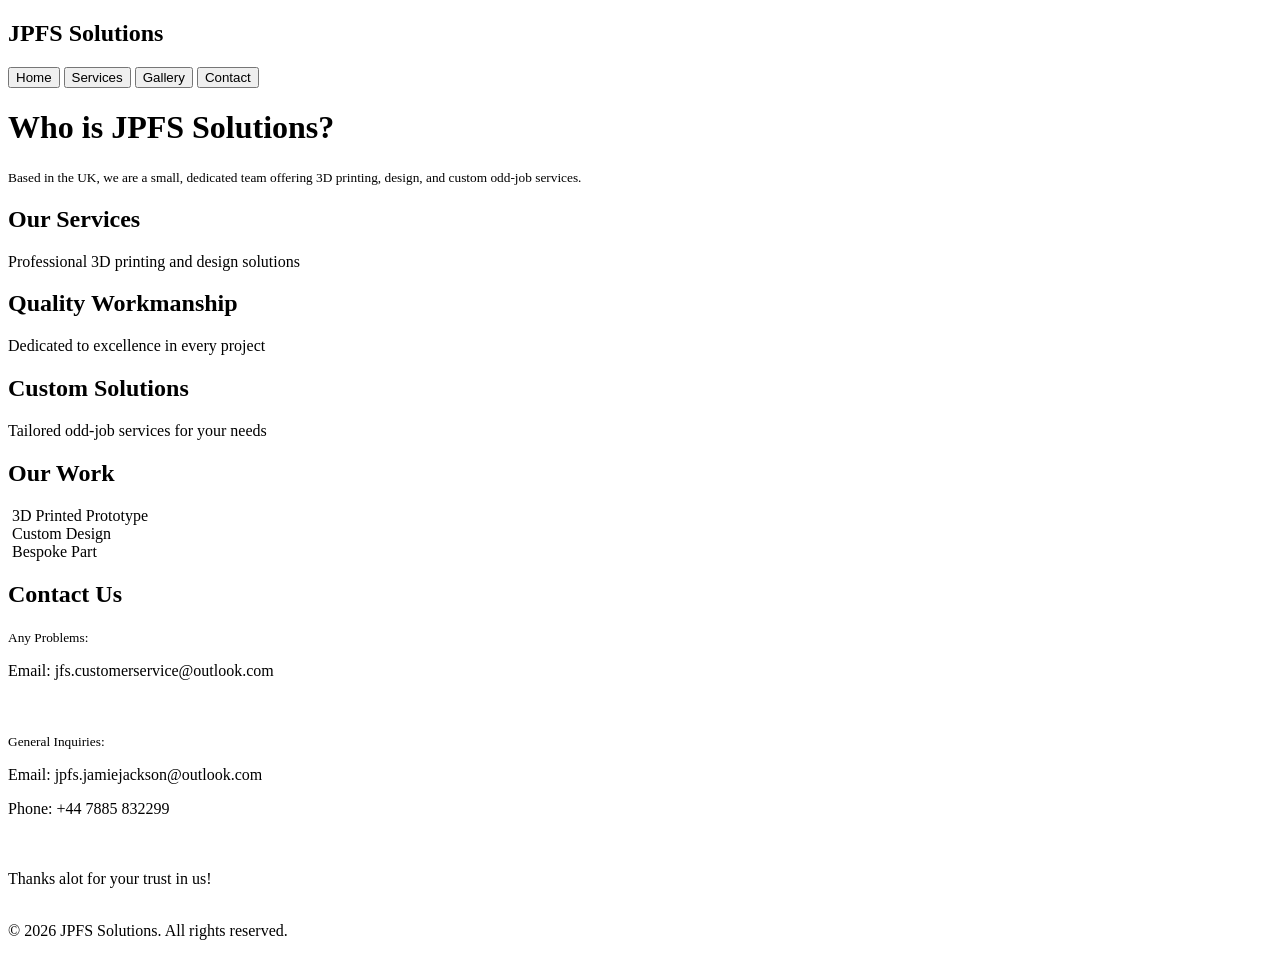
==== main.html @ 6a51c54a "Add files via upload" ====
<!DOCTYPE html>
<html lang="en">
    <head>
        <title>JPFS Solutions</title>
        <link rel="stylesheet" href="../rendering/stylesheet1.css">
        <script src="../scripts/main.js"></script>
    </head>
    <body>
        <header>
            <div class="navbar">
                <h2>JPFS Solutions</h2>
                <button id="jump-home">Home</button>
                <button id="jump-services">Services</button>
                <button id="jump-gallery">Gallery</button>
                <button id="jump-contact">Contact</button>
            </div>
        </header>
        
        <div class="MainContent">
            <div class="section" id="info">
                <h1>Who is JPFS Solutions?</h1>
                <small>Based in the UK, we are a small, dedicated team offering 3D printing, design, and custom odd-job services.</small>
            </div>
        </div>

        <section class="stepped-section section-1">
            <div class="section-content">
                <h2>Our Services</h2>
                <p>Professional 3D printing and design solutions</p>
            </div>
        </section>

        <section class="stepped-section section-2">
            <div class="section-content">
                <h2>Quality Workmanship</h2>
                <p>Dedicated to excellence in every project</p>
            </div>
        </section>

        <section class="stepped-section section-3">
            <div class="section-content">
                <h2>Custom Solutions</h2>
                <p>Tailored odd-job services for your needs</p>
            </div>
        </section>

        <section class="gallery">
    <h2>Our Work</h2>

    <div class="gallery-grid">
        <div class="gallery-item">
        <img src="rendering/photos/item1.png" alt="">
        <span>3D Printed Prototype</span>
        </div>

        <div class="gallery-item">
        <img src="rendering/photos/item2.png" alt="">
        <span>Custom Design</span>
        </div>

        <div class="gallery-item">
        <img src="rendering/photos/item3.png" alt="">
        <span>Bespoke Part</span>
        </div>
    </div>
    <section class="contact-us">
        <h2>Contact Us</h2>
        <div class="contact-info">
        <small>Any Problems:</small>
        <p>Email: jfs.customerservice@outlook.com
        </div>

        <br></br>
        <div class="contact-info">
        <small>General Inquiries:</small>
        <p>Email: jpfs.jamiejackson@outlook.com</p>
        <p>Phone:  +44 7885 832299</p>
        </div>
        <br></br>
        <tiny>Thanks alot for your trust in us!</tiny>
        <br></br>
        </div>
    </section>

        <footer>
            <p>&copy; 2026 JPFS Solutions. All rights reserved.</p>
        </footer>
    </body>
</html>
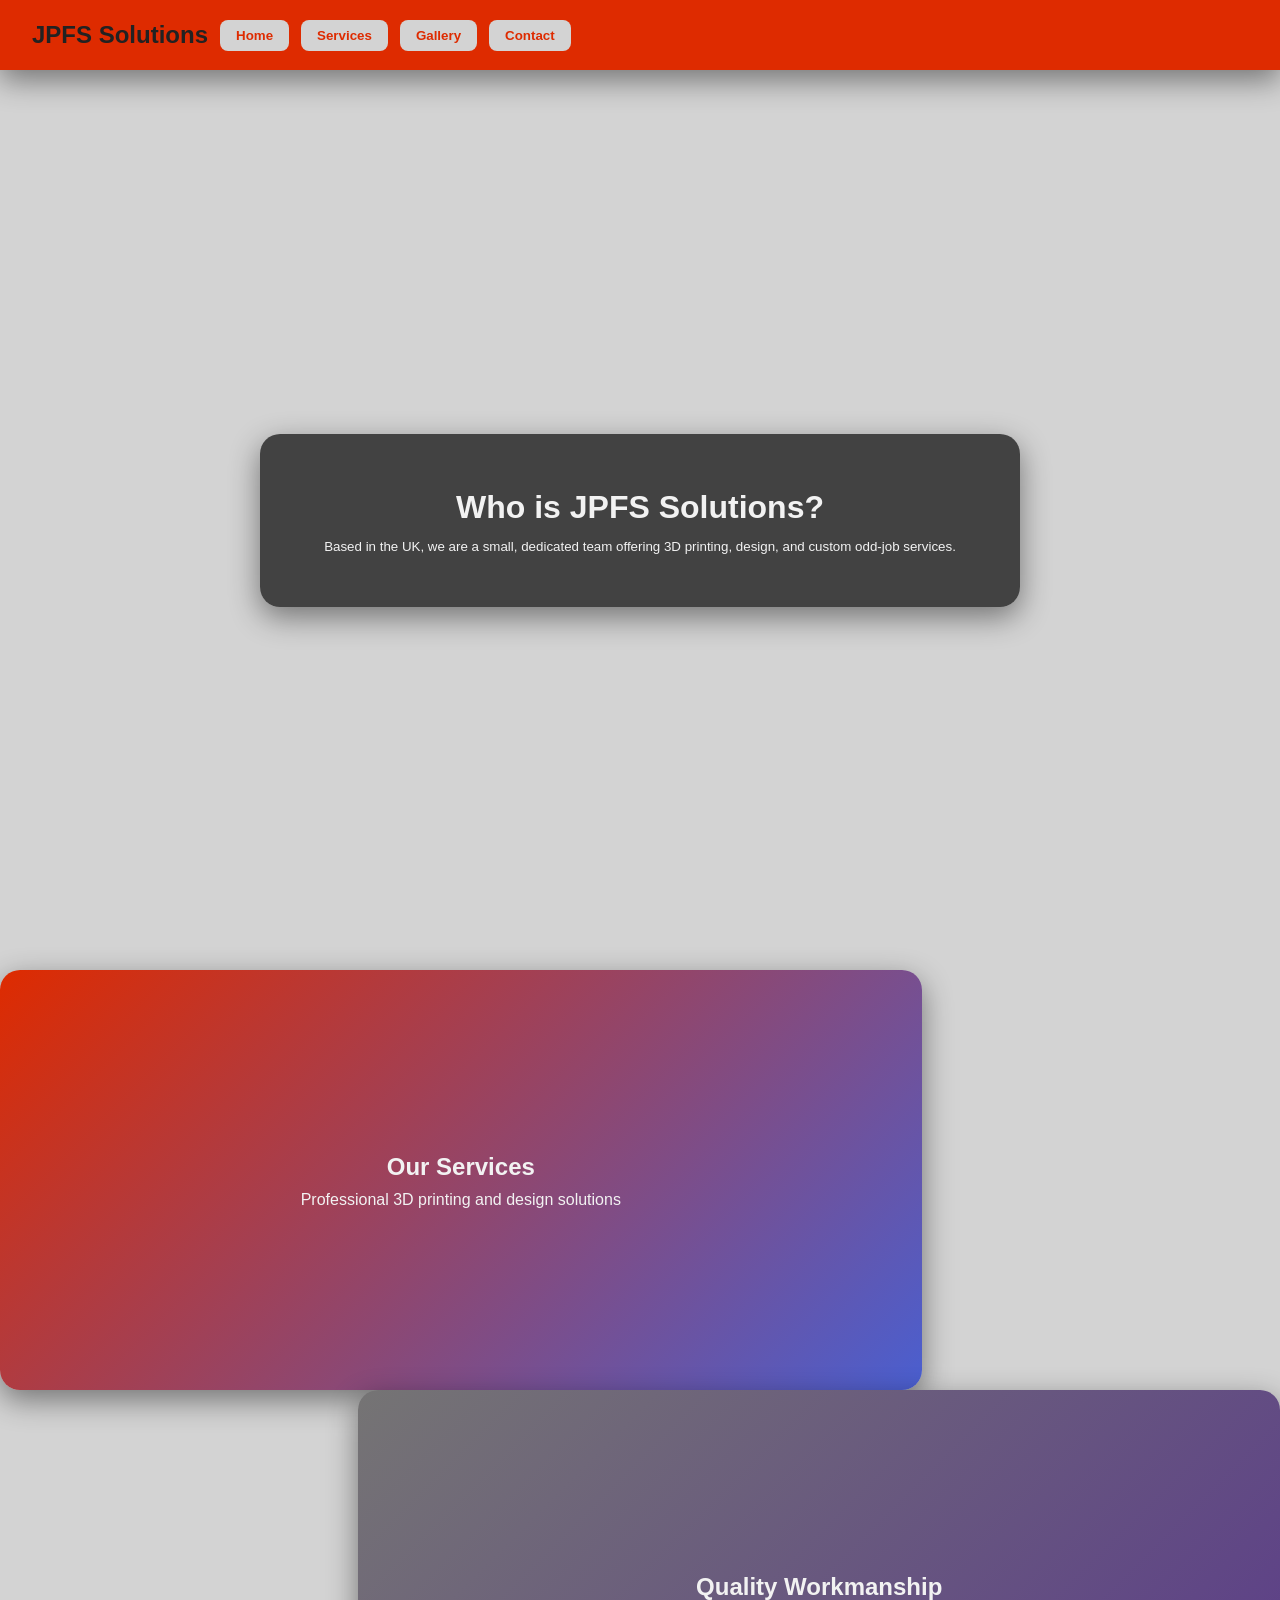
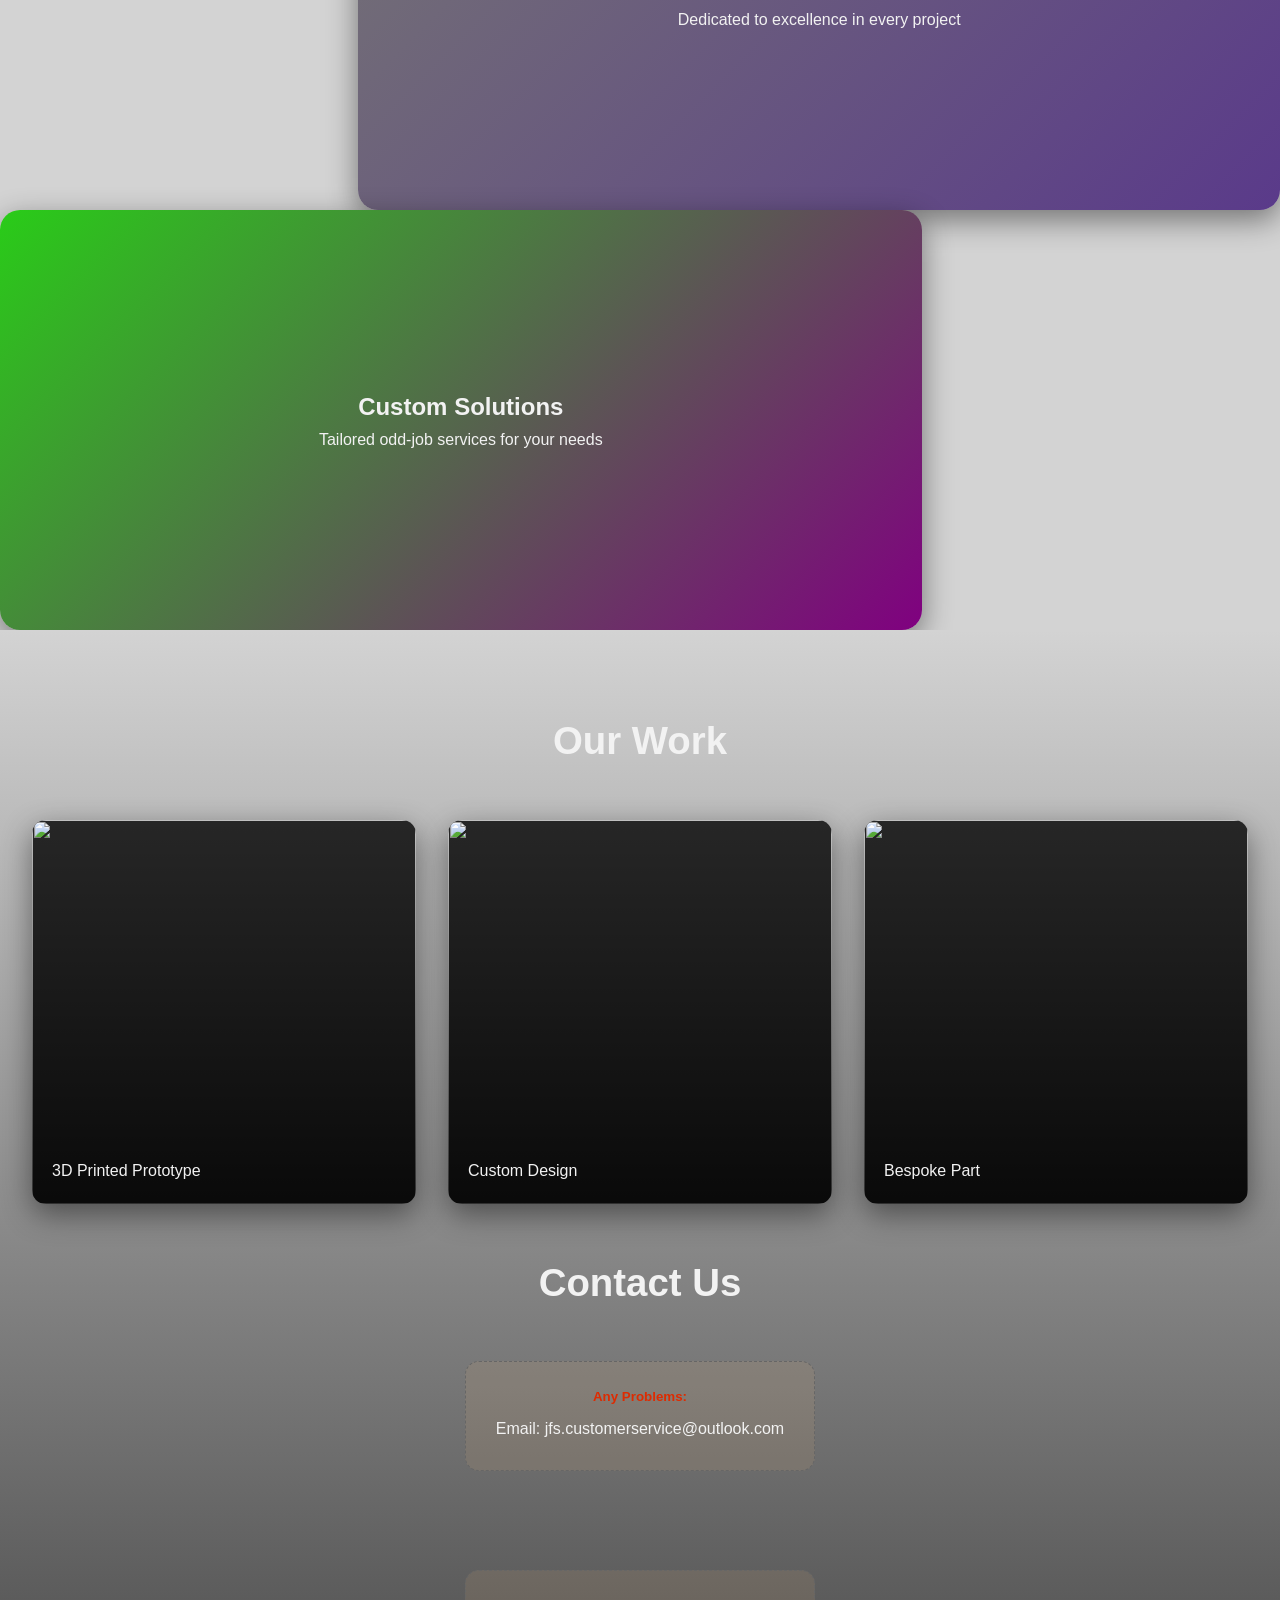
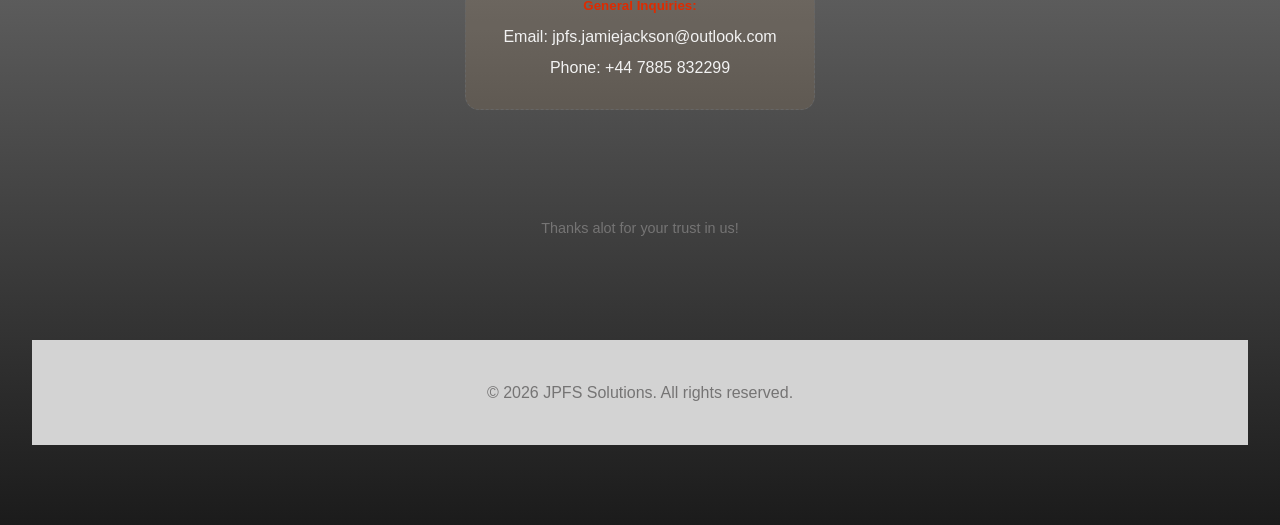
==== commit c2fc3745: "Fix HTML structure and update resource paths" ====
--- a/main.html
+++ b/main.html
@@ -2,8 +2,8 @@
 <html lang="en">
     <head>
         <title>JPFS Solutions</title>
-        <link rel="stylesheet" href="../rendering/stylesheet1.css">
-        <script src="../scripts/main.js"></script>
+        <link rel="stylesheet" href="stylesheet1.css">
+        <script src="main.js"></script>
     </head>
     <body>
         <header>
@@ -86,4 +86,5 @@
             <p>&copy; 2026 JPFS Solutions. All rights reserved.</p>
         </footer>
     </body>
-</html>+
+</html>
--- a/stylesheet1.css
+++ b/stylesheet1.css
@@ -0,0 +1,240 @@
+:root {
+  /* Base neutrals (derived from #757474 only) */
+  --clr-bg-dark: #D3D3D3;
+  --clr-bg-mid: #1b1b1b;
+  --clr-bg-light: #262626;
+
+  --clr-text-main: #f2f2f2;
+  --clr-text-muted: #757474;
+
+  /* Accents (palette-locked) */
+  --clr-accent: #DE2B00; /* industrial red */
+  --clr-accent-soft: rgba(222, 43, 0, 0.14);
+
+  /* Section gradients (red → green tension, industrial contrast) */
+  --clr-section-1: #DE2B00;
+  --clr-section-2: #757474;
+  --clr-section-3: #29CC18;
+
+  /* Geometry (unchanged) */
+  --radius-sm: 8px;
+  --radius-md: 14px;
+  --radius-lg: 20px;
+
+  /* Depth */
+  --shadow-soft: 0 10px 30px rgba(0, 0, 0, 0.45);
+
+  --font-main: -apple-system, BlinkMacSystemFont, "Segoe UI", Roboto, sans-serif;
+}
+
+
+*,
+*::before,
+*::after {
+  margin: 0;
+  padding: 0;
+  box-sizing: border-box;
+}
+
+html,
+body {
+  height: 100%;
+}
+
+body {
+  font-family: var(--font-main);
+  line-height: 1.6;
+  color: var(--clr-text-main);
+  background-color: var(--clr-bg-dark);
+}
+
+.navbar {
+  position: sticky;
+  top: 0;
+  z-index: 100;
+  padding: 1rem 2rem;
+  background-color: var(--clr-accent);
+  box-shadow: var(--shadow-soft);
+  display: flex;
+  align-items: center;
+  justify-content: flex-start;
+  gap: 0.75rem;
+}
+
+.navbar button {
+  padding: 0.5rem 1rem;
+  background-color: var(--clr-bg-dark);
+  color: var(--clr-accent);
+  border: none;
+  border-radius: var(--radius-sm);
+  cursor: pointer;
+  font-weight: 600;
+  transition: background-color 0.3s ease, color 0.3s ease;
+}
+.navbar h2 {
+  color: #222;
+}
+
+.MainContent {
+  min-height: 100vh;
+  width: 100%;
+  display: flex;
+  align-items: center;
+  justify-content: center;
+  background: url("./rendering/photos/bg.png") center / cover no-repeat;
+}
+
+.section {
+  padding: 3rem 4rem;
+  text-align: center;
+  background-color: rgba(18, 18, 18, 0.75);
+  backdrop-filter: blur(6px);
+  border-radius: var(--radius-lg);
+  box-shadow: var(--shadow-soft);
+}
+
+.stepped-section {
+  display: flex;
+  align-items: center;
+  justify-content: center;
+  padding: 4rem 2rem;
+  min-height: 420px;
+  max-width: 72%;
+  border-radius: var(--radius-lg);
+  box-shadow: var(--shadow-soft);
+}
+
+.stepped-section:nth-child(odd) {
+  margin-right: auto;
+}
+
+.stepped-section:nth-child(even) {
+  margin-left: auto;
+}
+
+.section-1 { background: linear-gradient(135deg, var(--clr-section-1), #4a5fd0); }
+.section-2 { background: linear-gradient(135deg, var(--clr-section-2), #5a3a8a); }
+.section-3 { background: linear-gradient(135deg, var(--clr-section-3), purple); }
+
+.section-content {
+  text-align: center;
+  max-width: 700px;
+}
+
+.contact-us {
+  text-align: center;
+  padding: 3rem 2rem;
+}
+
+.contact-us h2 {
+  font-size: 2.2rem;
+  margin-bottom: 2rem;
+}
+
+.contact-info {
+  border: 1px dashed #666;
+  padding: 1.5rem;
+  margin: 1.5rem auto;
+  width: fit-content;
+  min-width: 350px;
+  border-radius: var(--radius-md);
+  background-color: rgba(255, 199, 125, 0.1);
+  white-space: nowrap;
+  overflow: hidden;
+  text-overflow: ellipsis;
+}
+
+.contact-info small {
+  display: block;
+  color: var(--clr-accent);
+  font-weight: 600;
+  margin-bottom: 0.5rem;
+}
+
+.contact-info p {
+  color: var(--clr-text-main);
+  margin: 0.3rem 0;
+  white-space: nowrap;
+}
+
+.contact-us tiny {
+  display: block;
+  color: var(--clr-text-muted);
+  margin-top: 2rem;
+  font-size: 0.9rem;
+}
+
+.gallery {
+  padding: 5rem 2rem;
+  background: linear-gradient(180deg, var(--clr-bg-dark), var(--clr-bg-mid));
+}
+
+.gallery h2 {
+  text-align: center;
+  font-size: 2.4rem;
+  margin-bottom: 3rem;
+}
+
+.gallery-grid {
+  max-width: 1300px;
+  margin: 0 auto;
+  display: grid;
+  grid-template-columns: repeat(auto-fit, minmax(260px, 1fr));
+  gap: 2rem;
+}
+
+.gallery-item {
+  position: relative;
+  overflow: hidden;
+  border-radius: var(--radius-md);
+  aspect-ratio: 1 / 1;
+  background-color: var(--clr-bg-light);
+  box-shadow: var(--shadow-soft);
+}
+
+.gallery-item img {
+  width: 100%;
+  height: 100%;
+  object-fit: cover;
+  transition: transform 0.6s ease, opacity 0.6s ease;
+}
+
+.gallery-item:hover img {
+  transform: scale(1.1);
+  opacity: 0.85;
+}
+
+.gallery-item span {
+  position: absolute;
+  inset: 0;
+  display: flex;
+  align-items: flex-end;
+  padding: 1.25rem;
+  font-size: 1rem;
+  background: linear-gradient(to top, rgba(0, 0, 0, 0.75), transparent);
+}
+
+footer {
+  padding: 2.5rem;
+  text-align: center;
+  background-color: var(--clr-bg-dark);
+  color: var(--clr-text-muted);
+}
+
+@media (max-width: 900px) {
+  .section {
+    padding: 2rem;
+  }
+
+  .stepped-section {
+    max-width: 100%;
+    margin: 0;
+  }
+}
+
+@media (max-width: 600px) {
+  .section-content h2,
+  .gallery h2 {
+    font-size: 1.8rem;
+  }
+}
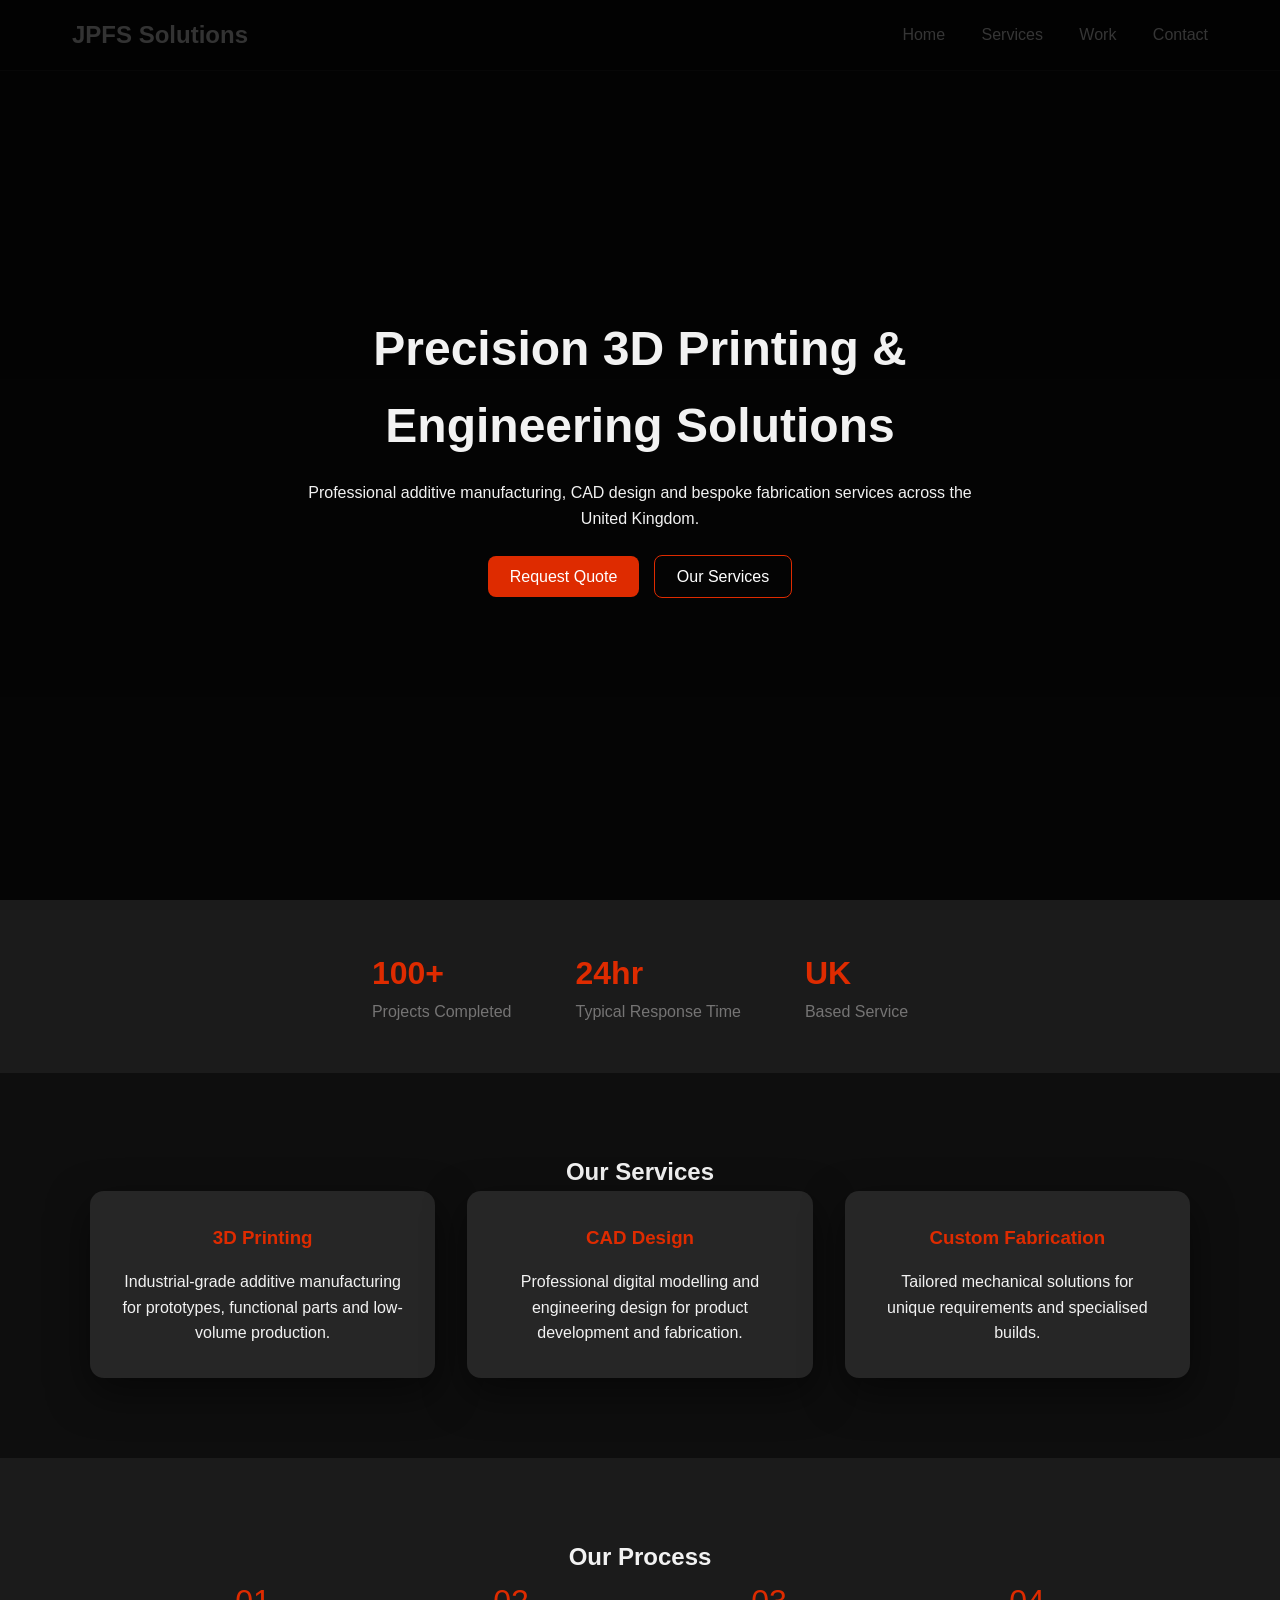
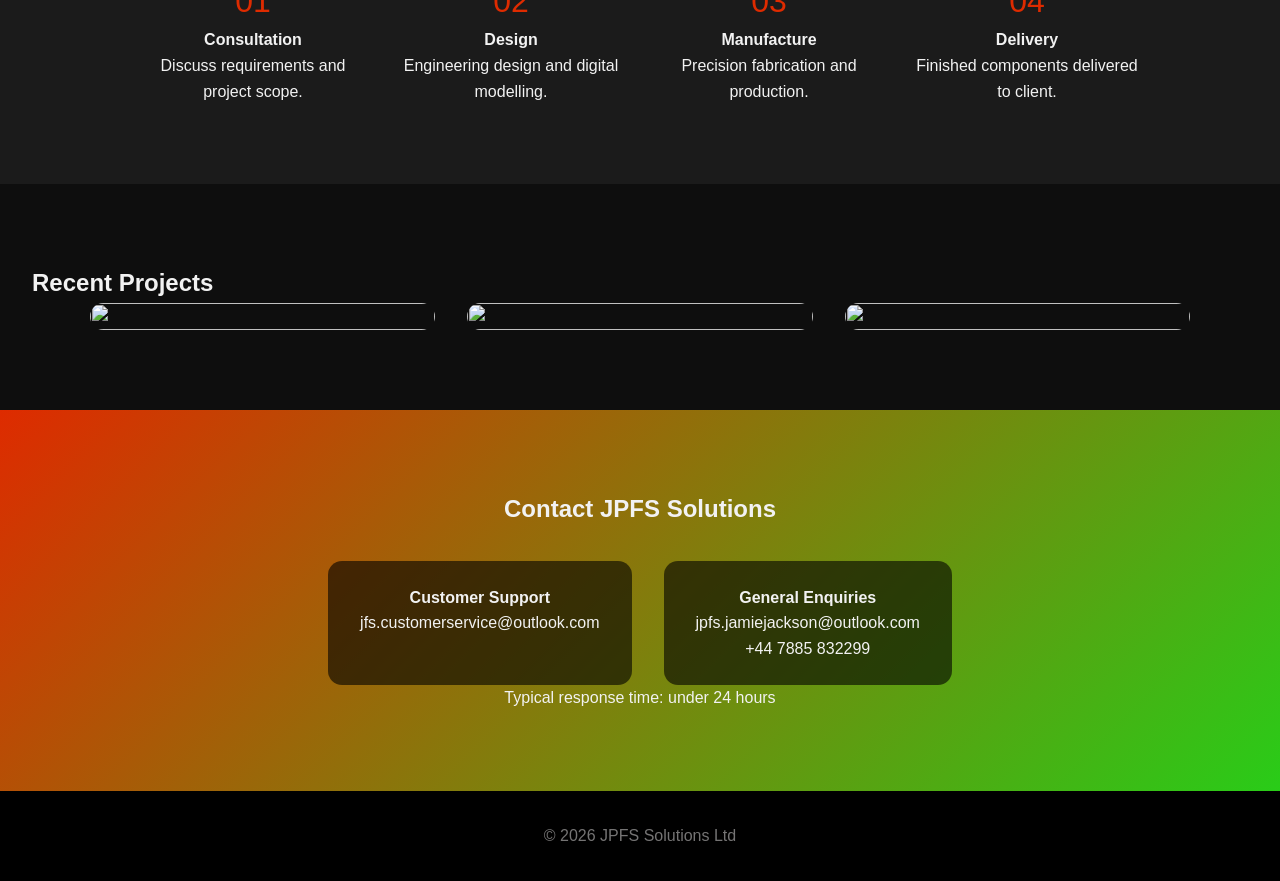
==== commit 568fd215: "Add files via upload" ====
--- a/main.html
+++ b/main.html
@@ -1,90 +1,264 @@
-<!DOCTYPE html>
-<html lang="en">
-    <head>
-        <title>JPFS Solutions</title>
-        <link rel="stylesheet" href="stylesheet1.css">
-        <script src="main.js"></script>
-    </head>
-    <body>
-        <header>
-            <div class="navbar">
-                <h2>JPFS Solutions</h2>
-                <button id="jump-home">Home</button>
-                <button id="jump-services">Services</button>
-                <button id="jump-gallery">Gallery</button>
-                <button id="jump-contact">Contact</button>
-            </div>
-        </header>
-        
-        <div class="MainContent">
-            <div class="section" id="info">
-                <h1>Who is JPFS Solutions?</h1>
-                <small>Based in the UK, we are a small, dedicated team offering 3D printing, design, and custom odd-job services.</small>
-            </div>
-        </div>
-
-        <section class="stepped-section section-1">
-            <div class="section-content">
-                <h2>Our Services</h2>
-                <p>Professional 3D printing and design solutions</p>
-            </div>
-        </section>
-
-        <section class="stepped-section section-2">
-            <div class="section-content">
-                <h2>Quality Workmanship</h2>
-                <p>Dedicated to excellence in every project</p>
-            </div>
-        </section>
-
-        <section class="stepped-section section-3">
-            <div class="section-content">
-                <h2>Custom Solutions</h2>
-                <p>Tailored odd-job services for your needs</p>
-            </div>
-        </section>
-
-        <section class="gallery">
-    <h2>Our Work</h2>
-
-    <div class="gallery-grid">
-        <div class="gallery-item">
-        <img src="rendering/photos/item1.png" alt="">
-        <span>3D Printed Prototype</span>
-        </div>
-
-        <div class="gallery-item">
-        <img src="rendering/photos/item2.png" alt="">
-        <span>Custom Design</span>
-        </div>
-
-        <div class="gallery-item">
-        <img src="rendering/photos/item3.png" alt="">
-        <span>Bespoke Part</span>
-        </div>
-    </div>
-    <section class="contact-us">
-        <h2>Contact Us</h2>
-        <div class="contact-info">
-        <small>Any Problems:</small>
-        <p>Email: jfs.customerservice@outlook.com
-        </div>
-
-        <br></br>
-        <div class="contact-info">
-        <small>General Inquiries:</small>
-        <p>Email: jpfs.jamiejackson@outlook.com</p>
-        <p>Phone:  +44 7885 832299</p>
-        </div>
-        <br></br>
-        <tiny>Thanks alot for your trust in us!</tiny>
-        <br></br>
-        </div>
-    </section>
-
-        <footer>
-            <p>&copy; 2026 JPFS Solutions. All rights reserved.</p>
-        </footer>
-    </body>
-
-</html>
+<!DOCTYPE html>
+<html lang="en">
+
+<head>
+
+<meta charset="UTF-8">
+<meta name="viewport" content="width=device-width, initial-scale=1.0">
+
+<title>JPFS Solutions</title>
+
+<link rel="stylesheet" href="style.css">
+
+</head>
+
+
+<body>
+
+
+<header class="navbar">
+
+<div class="nav-inner">
+
+<h2 class="logo">JPFS Solutions</h2>
+
+<nav>
+
+<a href="#home">Home</a>
+<a href="#services">Services</a>
+<a href="#work">Work</a>
+<a href="#contact">Contact</a>
+
+</nav>
+
+</div>
+
+</header>
+
+
+
+<!-- HERO -->
+
+<section class="hero" id="home">
+
+<div class="hero-overlay"></div>
+
+<div class="hero-content">
+
+<h1>Precision 3D Printing & Engineering Solutions</h1>
+
+<p>
+Professional additive manufacturing, CAD design and
+bespoke fabrication services across the United Kingdom.
+</p>
+
+<div class="hero-buttons">
+
+<a class="btn-primary" href="#contact">Request Quote</a>
+<a class="btn-secondary" href="#services">Our Services</a>
+
+</div>
+
+</div>
+
+</section>
+
+
+
+<!-- STATS -->
+
+<section class="stats">
+
+<div class="stat">
+<h3>100+</h3>
+<p>Projects Completed</p>
+</div>
+
+<div class="stat">
+<h3>24hr</h3>
+<p>Typical Response Time</p>
+</div>
+
+<div class="stat">
+<h3>UK</h3>
+<p>Based Service</p>
+</div>
+
+</section>
+
+
+
+<!-- SERVICES -->
+
+<section class="services" id="services">
+
+<h2>Our Services</h2>
+
+<div class="service-grid">
+
+
+<div class="service-card">
+
+<h3>3D Printing</h3>
+
+<p>
+Industrial-grade additive manufacturing for prototypes,
+functional parts and low-volume production.
+</p>
+
+</div>
+
+
+<div class="service-card">
+
+<h3>CAD Design</h3>
+
+<p>
+Professional digital modelling and engineering design
+for product development and fabrication.
+</p>
+
+</div>
+
+
+<div class="service-card">
+
+<h3>Custom Fabrication</h3>
+
+<p>
+Tailored mechanical solutions for unique requirements
+and specialised builds.
+</p>
+
+</div>
+
+
+</div>
+
+</section>
+
+
+
+<!-- PROCESS -->
+
+<section class="process">
+
+<h2>Our Process</h2>
+
+<div class="process-grid">
+
+<div class="process-step">
+
+<span>01</span>
+<h4>Consultation</h4>
+<p>Discuss requirements and project scope.</p>
+
+</div>
+
+
+<div class="process-step">
+
+<span>02</span>
+<h4>Design</h4>
+<p>Engineering design and digital modelling.</p>
+
+</div>
+
+
+<div class="process-step">
+
+<span>03</span>
+<h4>Manufacture</h4>
+<p>Precision fabrication and production.</p>
+
+</div>
+
+
+<div class="process-step">
+
+<span>04</span>
+<h4>Delivery</h4>
+<p>Finished components delivered to client.</p>
+
+</div>
+
+
+</div>
+
+</section>
+
+
+
+<!-- PORTFOLIO -->
+
+<section class="portfolio" id="work">
+
+<h2>Recent Projects</h2>
+
+<div class="portfolio-grid">
+
+<div class="portfolio-item">
+<img src="item1.png">
+<span>Prototype Housing</span>
+</div>
+
+<div class="portfolio-item">
+<img src="item2.png">
+<span>Mechanical Component</span>
+</div>
+
+<div class="portfolio-item">
+<img src="item3.png">
+<span>Custom Bracket</span>
+</div>
+
+</div>
+
+</section>
+
+
+
+<!-- CONTACT -->
+
+<section class="contact" id="contact">
+
+<h2>Contact JPFS Solutions</h2>
+
+<div class="contact-container">
+
+<div class="contact-card">
+
+<h4>Customer Support</h4>
+<p>jfs.customerservice@outlook.com</p>
+
+</div>
+
+
+<div class="contact-card">
+
+<h4>General Enquiries</h4>
+<p>jpfs.jamiejackson@outlook.com</p>
+<p>+44 7885 832299</p>
+
+</div>
+
+</div>
+
+<p class="contact-note">
+Typical response time: under 24 hours
+</p>
+
+</section>
+
+
+
+<footer>
+
+<p>© 2026 JPFS Solutions Ltd</p>
+
+</footer>
+
+
+</body>
+
+</html>
--- a/style.css
+++ b/style.css
@@ -0,0 +1,369 @@
+:root{
+
+--bg-dark:#0e0e0e;
+--bg-mid:#1b1b1b;
+--bg-light:#262626;
+
+--text:#f2f2f2;
+--muted:#757474;
+
+--accent:#DE2B00;
+--green:#29CC18;
+
+--radius:14px;
+
+--shadow:0 15px 40px rgba(0,0,0,.5);
+
+font-family:-apple-system,BlinkMacSystemFont,"Segoe UI",Roboto,sans-serif;
+
+}
+
+
+*{
+margin:0;
+padding:0;
+box-sizing:border-box;
+}
+
+body{
+background:var(--bg-dark);
+color:var(--text);
+line-height:1.6;
+}
+
+
+
+/* NAVBAR */
+
+.navbar{
+
+position:fixed;
+width:100%;
+top:0;
+
+background:rgba(10,10,10,.7);
+backdrop-filter:blur(10px);
+
+border-bottom:1px solid #222;
+
+}
+
+.nav-inner{
+
+max-width:1200px;
+margin:auto;
+
+display:flex;
+justify-content:space-between;
+align-items:center;
+
+padding:1rem 2rem;
+
+}
+
+nav a{
+
+margin-left:2rem;
+color:white;
+text-decoration:none;
+
+}
+
+nav a:hover{
+color:var(--accent);
+}
+
+
+
+/* HERO */
+
+.hero{
+
+height:100vh;
+
+display:flex;
+align-items:center;
+justify-content:center;
+
+background:url("./rendering/photos/bg.png") center/cover;
+
+position:relative;
+
+}
+
+.hero-overlay{
+
+position:absolute;
+inset:0;
+
+background:linear-gradient(
+180deg,
+rgba(0,0,0,.8),
+rgba(0,0,0,.6)
+);
+
+}
+
+.hero-content{
+
+position:relative;
+
+text-align:center;
+
+max-width:700px;
+
+}
+
+.hero h1{
+
+font-size:3rem;
+margin-bottom:1rem;
+
+}
+
+.hero-buttons{
+
+margin-top:2rem;
+
+}
+
+.btn-primary{
+
+background:var(--accent);
+padding:12px 22px;
+
+border-radius:8px;
+
+text-decoration:none;
+color:white;
+
+margin-right:10px;
+
+}
+
+.btn-secondary{
+
+border:1px solid var(--accent);
+padding:12px 22px;
+
+border-radius:8px;
+
+color:white;
+text-decoration:none;
+
+}
+
+
+
+/* STATS */
+
+.stats{
+
+display:flex;
+justify-content:center;
+gap:4rem;
+
+padding:3rem;
+
+background:var(--bg-mid);
+
+}
+
+.stat h3{
+
+font-size:2rem;
+color:var(--accent);
+
+}
+
+.stat p{
+
+color:var(--muted);
+
+}
+
+
+
+/* SERVICES */
+
+.services{
+
+padding:5rem 2rem;
+
+text-align:center;
+
+}
+
+.service-grid{
+
+display:grid;
+grid-template-columns:repeat(auto-fit,minmax(260px,1fr));
+gap:2rem;
+
+max-width:1100px;
+margin:auto;
+
+}
+
+.service-card{
+
+background:var(--bg-light);
+
+padding:2rem;
+
+border-radius:var(--radius);
+
+box-shadow:var(--shadow);
+
+}
+
+.service-card h3{
+
+color:var(--accent);
+margin-bottom:1rem;
+
+}
+
+
+
+/* PROCESS */
+
+.process{
+
+padding:5rem 2rem;
+background:var(--bg-mid);
+
+text-align:center;
+
+}
+
+.process-grid{
+
+display:grid;
+grid-template-columns:repeat(auto-fit,minmax(200px,1fr));
+gap:2rem;
+
+max-width:1000px;
+margin:auto;
+
+}
+
+.process-step span{
+
+font-size:2rem;
+color:var(--accent);
+
+}
+
+
+
+/* PORTFOLIO */
+
+.portfolio{
+
+padding:5rem 2rem;
+
+}
+
+.portfolio-grid{
+
+display:grid;
+grid-template-columns:repeat(auto-fit,minmax(250px,1fr));
+
+gap:2rem;
+
+max-width:1100px;
+margin:auto;
+
+}
+
+.portfolio-item{
+
+position:relative;
+
+border-radius:var(--radius);
+overflow:hidden;
+
+}
+
+.portfolio-item img{
+
+width:100%;
+height:100%;
+object-fit:cover;
+
+transition:.4s;
+
+}
+
+.portfolio-item:hover img{
+
+transform:scale(1.1);
+
+}
+
+.portfolio-item span{
+
+position:absolute;
+bottom:0;
+
+width:100%;
+
+background:rgba(0,0,0,.7);
+
+padding:1rem;
+
+}
+
+
+
+/* CONTACT */
+
+.contact{
+
+padding:5rem 2rem;
+
+text-align:center;
+
+background:linear-gradient(
+135deg,
+var(--accent),
+var(--green)
+);
+
+}
+
+.contact-container{
+
+display:flex;
+flex-wrap:wrap;
+gap:2rem;
+
+justify-content:center;
+
+margin-top:2rem;
+
+}
+
+.contact-card{
+
+background:rgba(0,0,0,.6);
+
+padding:1.5rem 2rem;
+
+border-radius:var(--radius);
+
+}
+
+
+
+/* FOOTER */
+
+footer{
+
+padding:2rem;
+text-align:center;
+background:black;
+color:var(--muted);
+
+}
